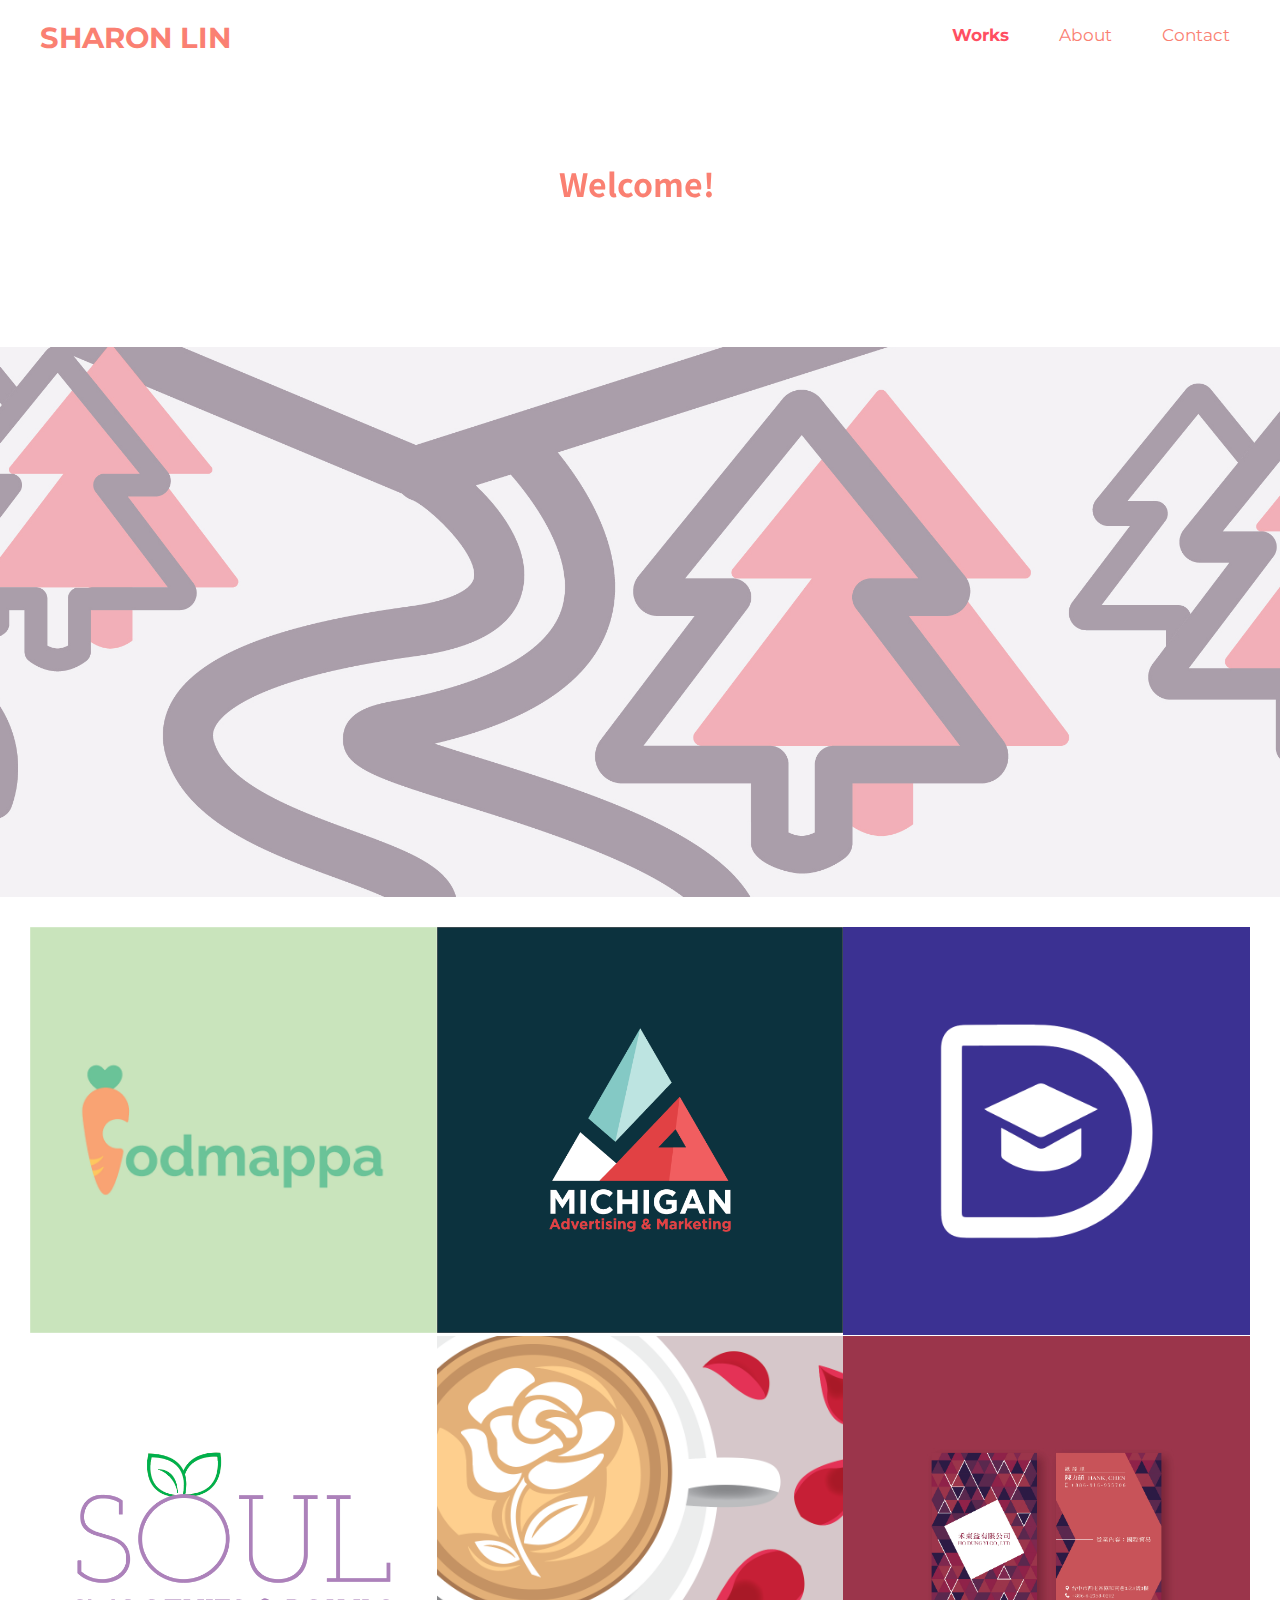
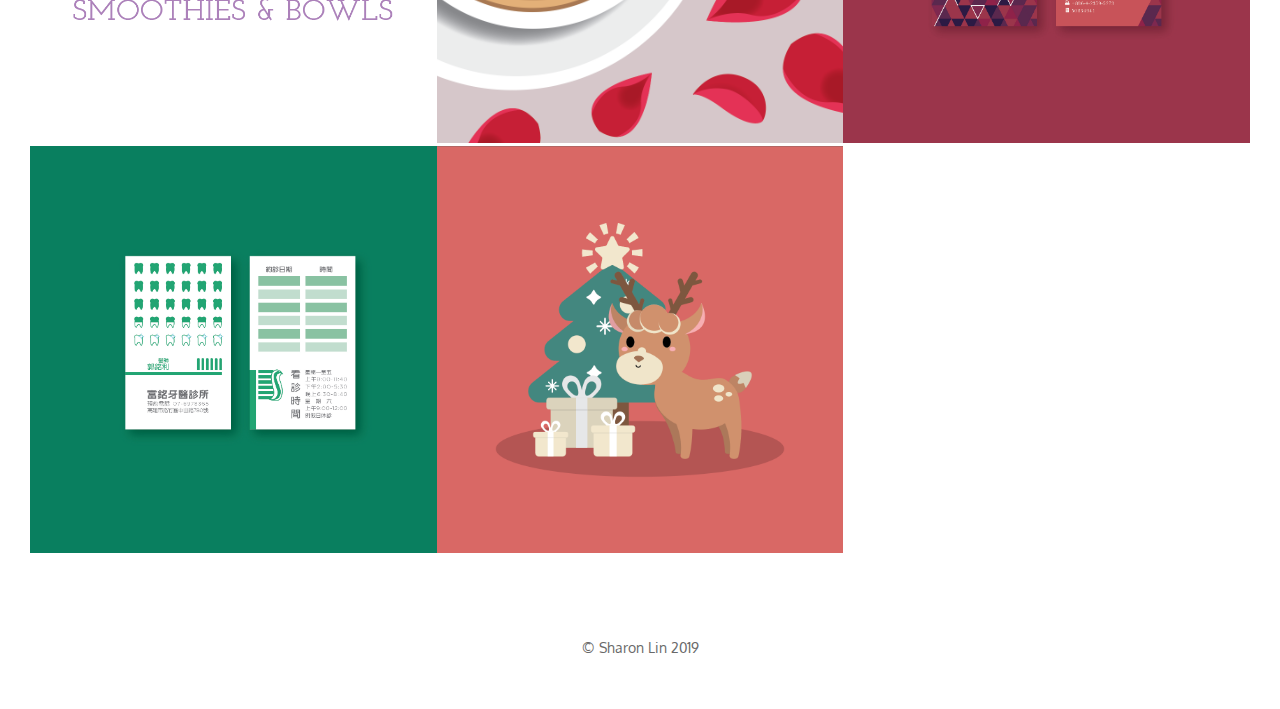
==== index.html @ d346de3a "Add files via upload" ====
<!DOCTYPE html>
<html lang="en" dir="ltr">
  <head>
    <meta charset="utf-8">
    <meta name="viewport" content="width=device-width, initial-scale=1.0">
    <link href="https://fonts.googleapis.com/css?family=Noto+Sans+JP&display=swap" rel="stylesheet">
    <link href="https://fonts.googleapis.com/css?family=Montserrat&display=swap" rel="stylesheet">
    <link href="https://fonts.googleapis.com/css?family=Oxygen&display=swap" rel="stylesheet">
    <link rel="stylesheet" type="text/css" href="css/html5reset.css">
    <link rel="stylesheet" type="text/css" href="css/style.css">
  </head>

    <body>

        <title>Sharon Lin</title>
        <div class="skip"><a href="#main">Skip to Main Content</a></div>
        <div class="nav">
          <nav>
              <div class="myname">
                  <h7/><a href="index.html">SHARON LIN</a></h7>
                </div>
            <ul>
              <li><a href="pages/contact.html">Contact</a></li>
              <li><a href="pages/about.html">About</a></li>
              <li><a href="index.html" class="active-page">Works</a></li>
            </ul>
          </nav>
        </div>




      <div class="header">
        <div class="welcome">Welcome!</div> 
        <div class="welcome"> 
          <span>Everything is delightful.</span>
        </div>
      </div>

      <div class="header2">
        <div class="welcome2">Welcome! Everything is delightful.</div>
      </div>

      <div class="parallax"></div>






      <div class="parent">

        <div class="div1" id="main"> 
        <a href="pages/fodmappa.html">
          <div class="div1-inner">
            <div class="div1-front">
              <img src = "images/thumbnails/fodmappa-logo.png" alt="fodmappa logo" style="width:1fr; height:1fr;"/>
            </div>
            <div class="div1-back">
              <h5>Fodmappa</h5>
              <h6>UI/UX</h6>
            </div>
          </div>
        </a>
        </div>

        <div class="div2">
        <a href="pages/mam.html">
          <div class="div2-inner">
            <div class="div2-front">
              <img src = "images/thumbnails/mam-logo.png" alt="mam logo" style="width:1fr;height:1fr;"/>
            </div>
            <div class="div2-back">
                <h5>MAM</h5>
                <h6>Graphic Design</h6>
            </div>
          </div>
        </a>
        </div>

        <div class="div3">
            <a href="pages/dough.html">
              <div class="div3-inner">
                  <div class="div3-front">
                    <img src="images/thumbnails/dough-thumbnail.png" alt="dough logo" style="width:1fr;height:1fr;"/>
              </div>
              <div class="div3-back">
                <h5>Dough</h5>
                <h6>UI/UX</h6>
              </div>
              </div>
            </a>
        </div>

        <div class="div4">
            <a href="pages/soul-smoothie.html">
              <div class="div4-inner">
                  <div class="div4-front">
                    <img src="images/thumbnails/smoothie-thumbnail.png" alt="soul smoothie logo" style="width:1fr;height:1fr;"/>
                  </div>
                  <div class="div4-back">
                    <h5>Soul Smoothie</h5>
                    <h6>Graphic Design</h6>
                  </div>
                  </div>
            </a>
        </div>
        
        <div class="div5">
            <a href="pages/teaspressa.html">
              <div class="div5-inner">
                  <div class="div5-front">
            <img src="images/thumbnails/teaspressa-thumbnail.png" alt="tea surrounded by rose petals" style="width:1fr;height:1fr;"/>
          </div>
          <div class="div5-back">
            <h5>Teaspressa</h5>
            <h6>Graphic Design</h6>
          </div>
          </div>
          </a>
        </div>

        <div class="div6">
            <a href="pages/uson-2019.html">
              <div class="div6-inner">
                  <div class="div6-front">
            <img src="images/thumbnails/business-thumbnail-2.jpg" alt="red business card design" style="width:1fr;height:1fr;"/>
          </div>
          <div class="div6-back">
            <h5>USON Card King 2019</h5>
            <h6>Graphic Design</h6>
          </div>
          </div>
          </a>
        </div>

        <div class="div7">
            <a href="pages/uson-2018.html">
              <div class="div7-inner">
                  <div class="div7-front">
            <img src="images/thumbnails/business-thumbnail-1.jpg" alt="green dental business card design" style="width:1fr;height:1fr;"/>
          </div>
          <div class="div7-back">
            <h5>USON Card King 2018</h5>
            <h6>Graphic Design</h6>
          </div>
          </div>
          </a>
        </div>



        


        






        
        <div class="div8"> 
            <a href="pages/birthday-cards.html">
              <div class="div8-inner">
                  <div class="div8-front">
            <img src="images/thumbnails/cards-thumbnail.png" alt="red christmas card design" style="width:1fr;height:1fr;"/>
          </div>
          <div class="div8-back">
            <h5>Birthday Cards</h5>
            <h6>Graphic Design</h6>
          </div>
          </div>
          </a>
        </div>


        <div class="div9">
          <img src="images/personal/white.jpg" alt="end graphic because otherwise my code breaks :,("/>
        </div>





    </div>

    
    <footer>
      <p><br/>
        &copy; Sharon Lin 2019</p>
    </footer>




  </body>
</html>
---- css/style.css ----
html{
    scroll-behavior: smooth;
}



/* navbar styling */

.nav{
    display: grid;
    grid-template-columns: 1fr;
    grid-template-rows: 1fr;
    padding: 1.5em 0;
    text-align: right;
}

nav ul{
    list-style-type: none;
}

nav li{
    display: inline-block;
    float: right;
    padding-right: 50px;
    
}

nav a{
    text-decoration: none;
    color: salmon;
    font-size: 1.2em;
    font-family: 'Montserrat', sans-serif;
}

nav a.active-page{
    font-family: 'Montserrat', sans-serif;
    font-size: 1.2em;
    color: #ff4f62;
    font-weight: bolder;
}

nav a:hover {
    color: #ff4f62;
    font-weight: bold;
    cursor: pointer;
}




/* skip styling */

.skip a{
    background: white;
    text-decoration: none;
    font-family: 'Montserrat', sans-serif;
    left: 0;
    padding: 6px;
    position: absolute;
    top: -40px;
    -webkit-transition: top 1s ease-out;
    transition: top 1s ease-out;
    z-index: 1;
}

.skip a:focus{
    top: 0px;
}



/* footer styling */

footer{
    background-color: white;
    font-family: 'Montserrat', sans-serif;
    font-size: 1em;
    color: #b39eb5;
    /* grid-column: 1 / -1;  
    grid-row: 7 / span 1;   */
    left: 0;
    bottom: 0;
    width: 100%;
    text-align: center;
    padding-top: 30px;
    padding-bottom: 30px;
}



/* header styling for index page */

.header {
  text-align:center;
  color:salmon;
  font-family: 'Noto Sans JP', sans-serif;
  font-weight:bold;
  font-size:2em;
  padding-top:10vh;
  padding-bottom: 10vh;
  height:10vh;
  overflow:hidden;
  -webkit-backface-visibility: hidden;
  -webkit-perspective: 1000;
  -webkit-transform: translate3d(0,0,0);
}

.header2{
    display:none;
}

.welcome {
  display:inline-block;
  overflow:hidden;
  height: 50px;
  white-space:nowrap;
}

.welcome:first-of-type {    /* For increasing performance 
                       ID/Class should've been used. 
                       For a small demo 
                       it's okaish for now */
    animation: showup 7s infinite;
}

.welcome:last-of-type {
    width:0px;
    animation: reveal 7s infinite;
}

.welcome:last-of-type span {
    margin-left:-355px;
    animation: slidein 7s infinite;
}

@keyframes showup {
    0% {opacity:0;}
    20% {opacity:1;}
    80% {opacity:1;}
    100% {opacity:0;}
}

@keyframes slidein {
    0% { margin-left:-800px; }
    20% { margin-left:-800px; }
    35% { margin-left:0px; }
    100% { margin-left:0px; }
}

@keyframes reveal {
    0% {opacity:0;width:0px;}
    20% {opacity:1;width:0px;}
    30% {width:355px;}
    80% {opacity:1;}
    100% {opacity:0;width:355px;}
}

.welcome2{
    display: none;
}

.parallax{
    background-image: url("../images/personal/header.jpg");
    height: 550px;
    background-attachment: fixed;
    background-position: center;
    background-repeat: no-repeat;
    background-size: cover;
}



/* text stylings */

h1{
    font-family: 'Montserrat', sans-serif;
    color: salmon;
    text-align: center;
    font-size: 4em;
    padding-bottom: 40px;
    padding-top: 40px;
    margin-top: 0;
    margin-bottom: 0;
}

h2{
    font-family: 'Montserrat', sans-serif;
    color: salmon;
    font-size: 1.5em;
    text-align: center; 
    padding-top: 20px;
    padding-bottom: 20px;
    margin-top: 0;
    margin-bottom: 0;
}

h3{
    font-family: 'Oxygen', sans-serif;
    color: salmon;
    font-size: 1em;
    text-align: center;
    padding: 20px 0 20px;
    margin-top: 0;
    margin-bottom: 0;
}

h4{
    font-family: 'Noto Sans JP', sans-serif;
    font-size: 35px;
    left: 70%;
    line-height: 40px;
    color: salmon;
    text-align: center;
}

h5{
    font-family: 'Montserrat', sans-serif;
    color: white;
    font-size: 2em;
    text-align: center;
    padding: 20px 20px 20px;
    text-decoration: none;
    margin-top: 60px;
    margin-bottom: 0;
}

h6{
    font-family: 'Oxygen', sans-serif;
    color: white;
    font-size: 0.9em;
    line-height: 1.5em;
    text-align: center;
    padding: 0 20px 20px 20px;
    text-decoration: none;
    margin-top: -10px;
    margin-bottom: 0;
}

h7{
    font-family: 'Montserrat', sans-serif;
    font-weight: bold;
    color: salmon;
    font-size: 1.5em;
    text-decoration: none;
    float: left;
    margin-left: 40px;
}

p{
    font-family: 'Oxygen', sans-serif;
    color: dimgray;
    font-size: 0.9em;
    line-height: 1.5em;
    margin-left: auto;
    margin-right: auto;
    /* padding: 0 40px 30px 40px; */
    margin-top: 0;
    margin-bottom: 0;
    width: 70%;
    padding-bottom: 20px;
}

ul{
    font-family: 'Oxygen', sans-serif;
    color: dimgray;
    font-size: 0.9em;
    line-height: 1.5em;
    text-align: center;
    margin-top: 0;
    margin-bottom: 0;
}




/* styling for my index page grids */

.parent {
    display: grid;
    grid-template-columns: 30px 1fr 1fr 1fr 30px;
    grid-template-rows: 30px 1fr 1fr 1fr 30px;
    grid-column-gap: 0px;
    grid-row-gap: 0px;
}
    
.div1 { 
    grid-area: 2 / 2 / 3 / 3;
    background-color: transparent;
    width: 1fr;
    height: 1fr;
    perspective: 1000px; 
    text-decoration: none;
}
.div1-inner{
    text-decoration: none;
    position: relative;
    width: 100%;
    height: 100%;
    transition: transform 0.6s;
    transform-style: preserve-3d;
}
.div1 img{ width: 100%; object-fit: fill;}
.div1:hover .div1-inner{ transform: rotateY(180deg); }
.div1-front, .div1-back{
    position: absolute;
    object-fit: fill;
    width: 100%;
    height: 100%;
    backface-visibility: hidden;
}
.div1-back{
    text-decoration: none;
    background-color: salmon;
    color: white;
    object-fit: fill;
    width: 1fr;
    height: 1fr;
    transform: rotateY(180deg);
}

.div2 { 
    grid-area: 2 / 3 / 3 / 4; 
    background-color: transparent;
    width: 1fr;
    height: 1fr;
    perspective: 1000px;
    text-decoration: none;
}
.div2-inner{
    text-decoration:none;
    position: relative;
    width: 100%;
    height: 100%;
    transition: transform 0.6s;
    transform-style: preserve-3d;
}
.div2 img{ width: 100%; object-fit: fill }
.div2:hover .div2-inner{ transform: rotateY(180deg); }
.div2-front, .div2-back{
    position: absolute;
    object-fit: fill;
    width: 100%;
    height: 100%;
    backface-visibility: hidden;
}

.div2-back{
    text-decoration: none;
    background-color: salmon;
    color: white;
    object-fit: fill;
    width: 1fr;
    height: 1fr;
    transform: rotateY(180deg);
}

.div3 { 
    grid-area: 2 / 4 / 3 / 5;
    background-color: transparent;
    width: 1fr;
    height: 1fr;
    perspective: 1000px;
    text-decoration: none; 
}
.div3-inner{
    text-decoration:none;
    position: relative;
    width: 100%;
    height: 100%;
    transition: transform 0.6s;
    transform-style: preserve-3d;
}
.div3 img{ width: 100%; object-fit: fill }
.div3:hover .div3-inner{ transform: rotateY(180deg); }
.div3-front, .div3-back{
    position: absolute;
    object-fit: fill;
    width: 100%;
    height: 100%;
    backface-visibility: hidden;
}

.div3-back{
    text-decoration: none;
    background-color: salmon;
    color: white;
    object-fit: fill;
    width: 1fr;
    height: 1fr;
    transform: rotateY(180deg);
}


.div4 { 
    grid-area: 3 / 2 / 4 / 3; 
    background-color: transparent;
    width: 1fr;
    height: 1fr;
    perspective: 1000px;
    text-decoration: none;
}
.div4-inner{
    text-decoration:none;
    position: relative;
    width: 100%;
    height: 100%;
    transition: transform 0.6s;
    transform-style: preserve-3d;
}
.div4 img{ width: 100%; object-fit: fill }
.div4:hover .div4-inner{ transform: rotateY(180deg); }
.div4-front, .div4-back{
    position: absolute;
    object-fit: fill;
    width: 100%;
    height: 100%;
    backface-visibility: hidden;
}
.div4-back{
    text-decoration: none;
    background-color: salmon;
    color: white;
    object-fit: fill;
    width: 1fr;
    height: 1fr;
    transform: rotateY(180deg);
}



.div5 { 
    grid-area: 3 / 3 / 4 / 4; 
    background-color: transparent;
    width: 1fr;
    height: 1fr;
    perspective: 1000px;
    text-decoration: none;
}
.div5-inner{
    text-decoration:none;
    position: relative;
    width: 100%;
    height: 100%;
    transition: transform 0.6s;
    transform-style: preserve-3d;
}
.div5 img{ width: 100%; object-fit: fill }
.div5:hover .div5-inner{ transform: rotateY(180deg); }
.div5-front, .div5-back{
    position: absolute;
    object-fit: fill;
    width: 100%;
    height: 100%;
    backface-visibility: hidden;
}
.div5-back{
    text-decoration: none;
    background-color: salmon;
    color: white;
    object-fit: fill;
    width: 1fr;
    height: 1fr;
    transform: rotateY(180deg);
}


.div6 { 
    grid-area: 3 / 4 / 4 / 5; 
    background-color: transparent;
    width: 1fr;
    height: 1fr;
    perspective: 1000px;
    text-decoration: none;
}
.div6-inner{
    text-decoration:none;
    position: relative;
    width: 100%;
    height: 100%;
    transition: transform 0.6s;
    transform-style: preserve-3d;
}
.div6 img{ width: 100%; object-fit: fill }
.div6:hover .div6-inner{ transform: rotateY(180deg); }
.div6-front, .div6-back{
    position: absolute;
    object-fit: fill;
    width: 100%;
    height: 100%;
    backface-visibility: hidden;
}
.div6-back{
    text-decoration: none;
    background-color: salmon;
    color: white;
    object-fit: fill;
    width: 1fr;
    height: 1fr;
    transform: rotateY(180deg);
}






.div7 { 
    grid-area: 4 / 2 / 5 / 3; 
    background-color: transparent;
    width: 1fr;
    height: 1fr;
    perspective: 1000px;
    text-decoration: none;
}
.div7-inner{
    text-decoration:none;
    position: relative;
    width: 100%;
    height: 100%;
    transition: transform 0.6s;
    transform-style: preserve-3d;
}
.div7 img{ width: 100%; object-fit: fill }
.div7:hover .div7-inner{ transform: rotateY(180deg); }
.div7-front, .div7-back{
    position: absolute;
    object-fit: fill;
    width: 100%;
    height: 100%;
    backface-visibility: hidden;
}
.div7-back{
    text-decoration: none;
    background-color: salmon;
    color: white;
    object-fit: fill;
    width: 1fr;
    height: 1fr;
    transform: rotateY(180deg);
}



.div8 { 
    grid-area: 4 / 3 / 5 / 4;
    background-color: transparent;
    width: 1fr;
    height: 1fr;
    perspective: 1000px;
    text-decoration: none; 
}
.div8-inner{
    text-decoration:none;
    position: relative;
    width: 100%;
    height: 100%;
    transition: transform 0.6s;
    transform-style: preserve-3d;
}
.div8 img{ width: 100%; object-fit: fill }
.div8:hover .div8-inner{ transform: rotateY(180deg); }
.div8-front, .div8-back{
    position: absolute;
    object-fit: fill;
    width: 100%;
    height: 100%;
    backface-visibility: hidden;
}
.div8-back{
    text-decoration: none;
    background-color: salmon;
    color: white;
    object-fit: fill;
    width: 1fr;
    height: 1fr;
    transform: rotateY(180deg);
}


.div9 { grid-area: 4 / 4 / 5 / 5; }
.div9 img{ width: 100%; object-fit: fill }











/* styling for my contact page */

input[type=text], select, textarea {
    font-family: 'Oxygen', sans-serif;
    font-size: 1em;
    width: 100%; 
    padding: 12px; 
    border: 1px solid #ccc; 
    border-radius: 4px; 
    box-sizing: border-box; 
    margin-top: 6px; 
    margin-bottom: 16px; 
    resize: vertical 
}
  
input[type=submit] {
    font-family: 'Oxygen', sans-serif;
    font-size: 1em;
    background-color: salmon;
    color: white;
    padding: 12px 20px;
    border: none;
    border-radius: 4px;
    cursor: pointer;
}
  
input[type=submit]:hover {
    background-color: #ff4f62;
}
  
.contactform{
    font-family: 'Montserrat', sans-serif;
    color: salmon;
    text-transform: uppercase;
    border-radius: 5px;
    padding: 0 100px;
}



/* styling for my about page */

.aboutimg{
    display: block;
    margin-left: auto;
    margin-right: auto;
    width: 50%;
    padding-bottom: 50px;
    
}



/* styling for my birthday cards page */

.birthday-row{
    margin-left: 40px;
    margin-right: 40px;
}

.birthday-column{
    float: left;
    width: 10%;
    margin-left: auto;
    margin-right: auto;
    margin-top: 20px;
}

.birthday-column img{
    opacity: 1;
    cursor: pointer;
}

.birthday-column img:hover{
    transition: 0.2s;
    opacity: 0.4;
}

.birthday-row:after{
    content: "";
    display: table;
    clear: both;
}

.birthday-container{
    position: relative;
    display: none;
    margin-left: auto;
    margin-right: auto;
    margin-top: 20px;
    width: 60%;
}

.birthday-closebtn{
    position: absolute;
    top: 10px;
    right: 15px;
    color: white;
    font-family: 'Montserrat', sans-serif;
    font-size: 50px;
    text-shadow: 0px 2px 5px dimgray;
    font-weight: bold;
    cursor: pointer;
}



/* styling for my fodmappa page */

.fod-row{
    margin-left: 40px;
    margin-right: 40px;
}

.fod-column{
    float: left;
    width: 12.5%;
    margin-left: auto;
    margin-right: auto;
    overflow: hidden;
    margin-top: 20px;
    
}

.fod-column img{
    opacity: 1;
    cursor: pointer;
}

.fod-column img:hover{
    transition: 0.2s;
    opacity: 0.4;
}

.fod-row:after{
    content: "";
    display: table;
    clear: both;
}

.fod-container{
    position: relative;
    display: none;
    margin-left: auto;
    margin-right: auto;
    margin-top: 20px;
    width: 60%;
}

.fod-closebtn{
    position: absolute;
    top: 10px;
    right: 15px;
    color: white;
    font-family: 'Montserrat', sans-serif;
    font-size: 50px;
    text-shadow: 0px 2px 5px dimgray;
    font-weight: bold;
    cursor: pointer;
}



/* styling for my teaspressa page */

.tea-row{
    margin-left: 40px;
    margin-right: 40px;
}

.tea-column{
    float: left;
    width: 25%;
    margin-left: auto;
    margin-right: auto;
    overflow: hidden;
    margin-top: 20px;
    
}

.tea-column img{
    opacity: 1;
    cursor: pointer;
}

.tea-column img:hover{
    transition: 0.2s;
    opacity: 0.4;
}

.tea-row:after{
    content: "";
    display: table;
    clear: both;
}

.tea-container{
    position: relative;
    display: none;
    margin-left: auto;
    margin-right: auto;
    margin-top: 20px;
    width: 60%;
}

.tea-closebtn{
    position: absolute;
    top: 10px;
    right: 15px;
    color: white;
    font-family: 'Montserrat', sans-serif;
    font-size: 50px;
    text-shadow: 0px 2px 5px dimgray;
    font-weight: bold;
    cursor: pointer;
}



/* styling for both uson pages */

.u-row{
    margin-left: 40px;
    margin-right: 40px;
}

.u-column{
    float: left;
    width: 25%;
    margin-left: auto;
    margin-right: auto;
    overflow: hidden;
    margin-top: 20px;
    
}

.u-column img{
    opacity: 1;
    cursor: pointer;
}

.u-column img:hover{
    transition: 0.2s;
    opacity: 0.4;
}

.u-row:after{
    content: "";
    display: table;
    clear: both;
}

.u-container{
    position: relative;
    display: none;
    margin-left: auto;
    margin-right: auto;
    margin-top: 20px;
    width: 60%;
}

.u-closebtn{
    position: absolute;
    top: 10px;
    right: 15px;
    color: white;
    font-family: 'Montserrat', sans-serif;
    font-size: 50px;
    text-shadow: 0px 2px 5px dimgray;
    font-weight: bold;
    cursor: pointer;
}


/* page modal styling */

.modalImg{
    display: block;
    border-radius: 5px;
    cursor: pointer;
    transition: 0.3s;
    width: 40%;
    object-fit: contain;
    margin-left: auto;
    margin-right: auto;
    padding-bottom: 20px;
}

.modalImg:hover{
    opacity: 0.7;
}
  
.modal{
    display: none; 
    position: fixed; 
    z-index: 1; 
    padding-top: 100px; 
    left: 0;
    top: 0;
    width: 100%; 
    height: 100%; 
    overflow: auto; 
    background-color: salmon; 
    background-color: salmon; 
}

.modal > div{
    width: 90%;
    margin: auto;
    border-radius: 10px;
}

.modal-content {
    margin: auto;
    display: block;
    width: 60%;
    max-width: 800px;
    filter: drop-shadow(10px 10px 10px #ff4f62);
}
  
.caption {
    font-family: 'Oxygen', sans-serif;
    color: white;
    font-size: 1em;
    margin: auto;
    display: block;
    width: 80%;
    max-width: 700px;
    text-align: center;
    padding: 20px 0;
    height: 150px;
}

.modal-content, #caption {  
    -webkit-animation-name: zoom;
    -webkit-animation-duration: 1.1s;
    animation-name: zoom;
    animation-duration: 1.1s;
}
  
@-webkit-keyframes zoom {
    from {-webkit-transform:scale(0)} 
    to {-webkit-transform:scale(1)}
}
  
@keyframes zoom {
    from {transform:scale(0)} 
    to {transform:scale(1)}
}

.close {
    position: absolute;
    top: 15px;
    right: 35px;
    color: #f1f1f1;
    font-family: 'Montserrat', sans-serif;
    font-size: 50px;
    font-weight: bold;
    transition: 0.3s;
}
  
.close:hover, .close:focus {
    color: #bbb;
    text-decoration: none;
    font-family: 'Montserrat', sans-serif;
    font-size: 50px;
    font-weight: bold;
    cursor: pointer;

}
  
@media only screen and (max-width: 700px){
        .modal-content {
            width: 100%;
        }
}

@media screen and (max-width: 800px){
    nav li{
        padding-right: 20px;
    }

    h1{
        font-size: 3.5em;
    }

    h5{
        font-size: 3.5em;
        margin-top: 150px;
    }

    h6{
        font-size: 1.2em;
    }

    h7{
        margin-left: 20px;
    }

    .parent {
        grid-template-columns: 30px 1fr 30px;
        grid-template-rows: repeat(9, 1fr);
    }
        
    .div1 { 
        margin-top: 30px;
        grid-area: 1 / 2 / 3 / 3;
    }
    
    .div2 { grid-area: 2 / 2 / 3 / 3; }
    .div3 { grid-area: 3 / 2 / 4 / 3; }
    .div4 { grid-area: 4 / 2 / 5 / 3; }
    .div5 { grid-area: 5 / 2 / 6 / 3; }
    .div6 { grid-area: 6 / 2 / 7 / 3; }
    .div7 { grid-area: 7 / 2 / 8 / 3; }
    .div8 { grid-area: 8 / 2 / 9 / 3; }
    .div9 { grid-area: 9 / 2 / 10 / 3; }

    .fod-column{
        float: left;
        width: 25%;
        margin-left: auto;
        margin-right: auto;
        overflow: hidden;
        margin-top: 20px;
        
    }

    .modalImg{
        width: 70%;
    }
 
}

@media screen and (prefers-reduced-motion: reduce){
    html{
        scroll-behavior: auto; 
    }

    .header {
        display: none;
    }
      
    .header2{
        display:block;
        text-align:center;
        color:salmon;
        font-family: 'Noto Sans JP', sans-serif;
        font-weight:bold;
        font-size:1em;
        padding-top:10vh;
        padding-bottom: 10vh;
        height:10vh;
        overflow:hidden;
        -webkit-backface-visibility: hidden;
        -webkit-perspective: 1000;
        -webkit-transform: translate3d(0,0,0);
    }




    .welcome {
        display: none;
    }

    .welcome2{
        display: inline; 
        font-family: 'Noto Sans JP', sans-serif;
        font-weight:bold;
        font-size:2em;
        height: 50px;
        color: salmon;
    }

    


    .skip a{
      background: white;
      left: 0;
      padding: 6px;
      position: absolute;
      top: 0px;
      -webkit-transition: default;
      transition: default;
      z-index: 1;
    }
  
    .skip a:focus{
      top:0;
    }

    .modal-content, #caption {  
        animation: none;
    }

    .div1-inner{
        transition: none;
    }
    
    .div2-inner{
        transition: none;
    }

    .div3-inner{
        transition: none;
    }

    .div4-inner{
        transition: none;
    }

    .div5-inner{
        transition: none;
    }

    .div6-inner{
        transition: none;
    }

    .div7-inner{
        transition: none;
    }

    .div8-inner{
        transition: none;
    }

    
  }
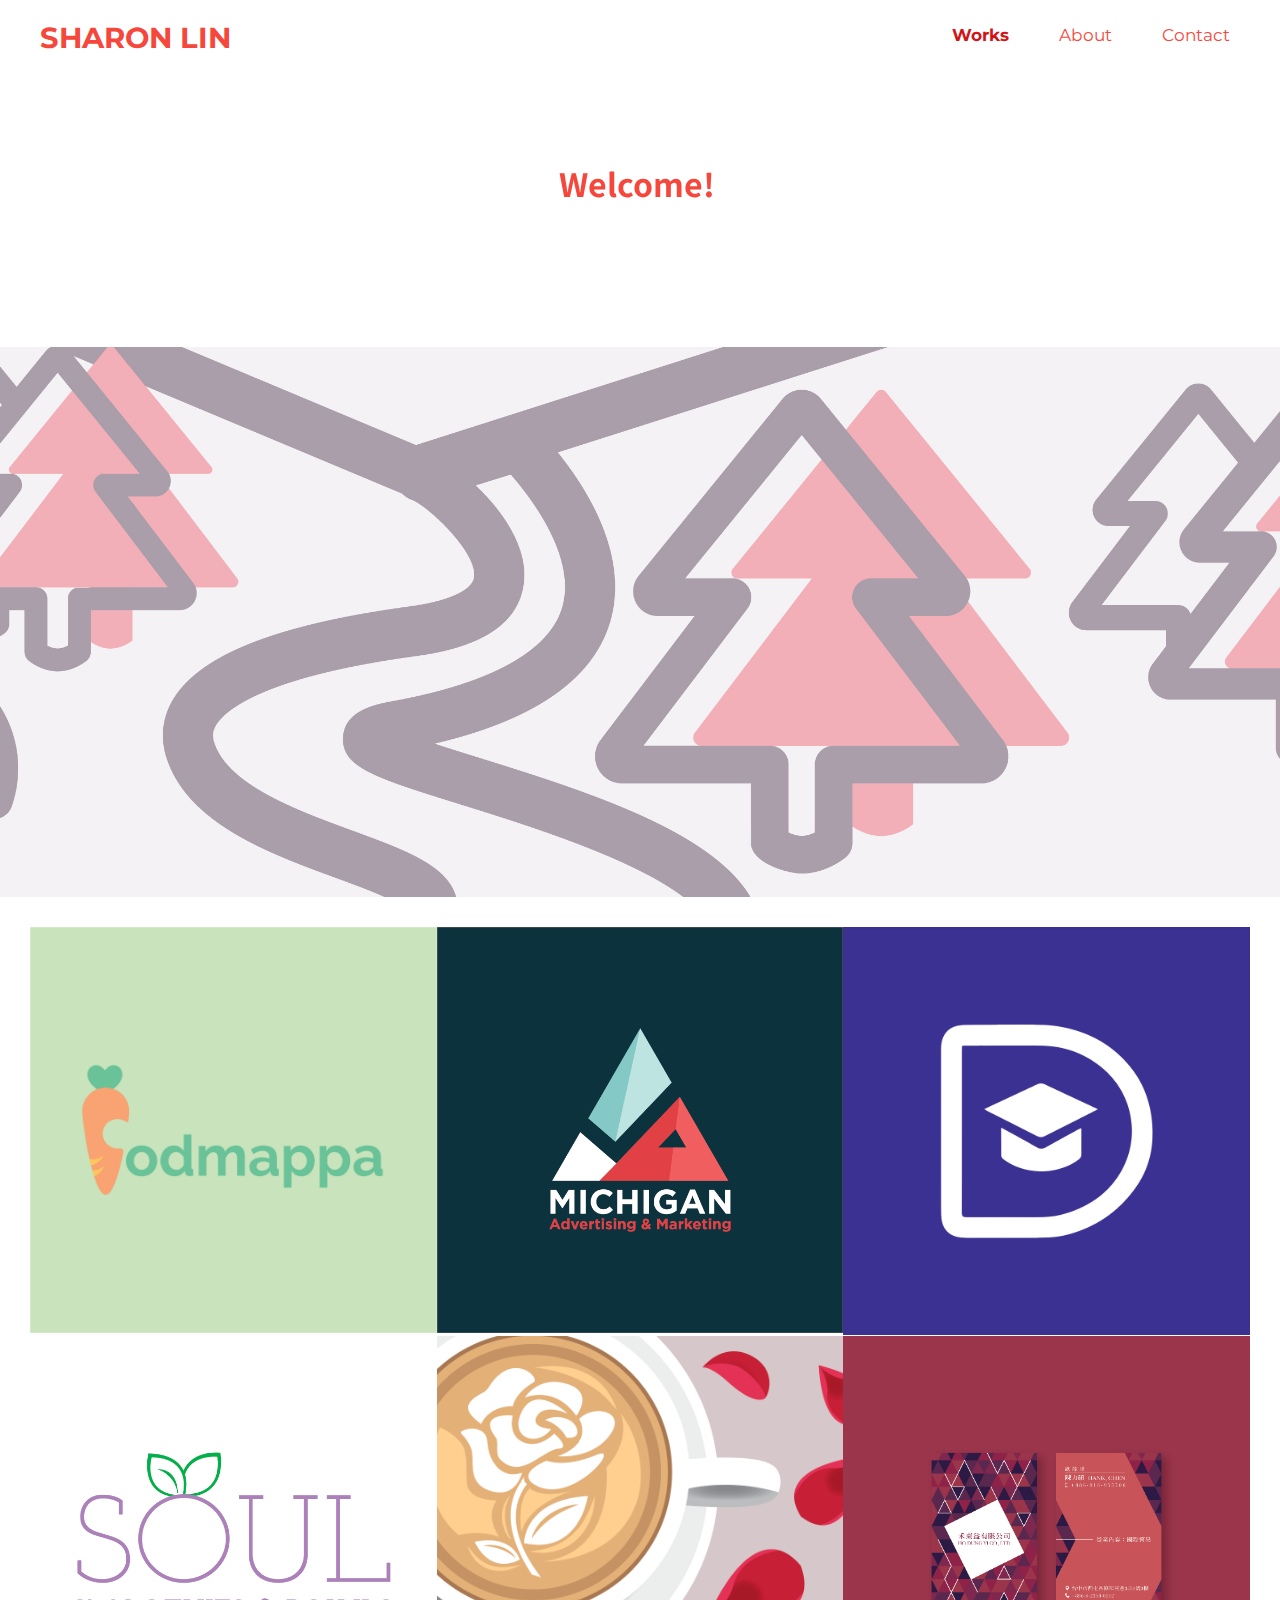
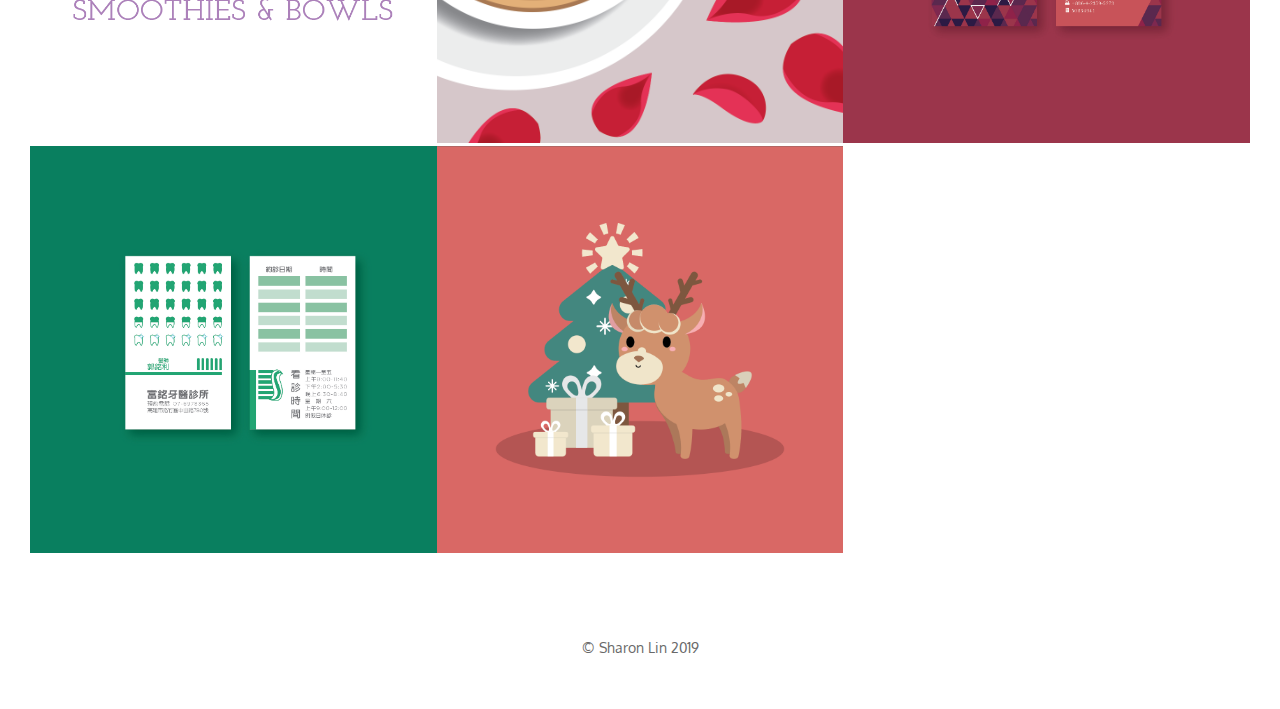
==== commit 913b1131: "Add files via upload" ====
--- a/index.html
+++ b/index.html
@@ -8,6 +8,14 @@
     <link href="https://fonts.googleapis.com/css?family=Oxygen&display=swap" rel="stylesheet">
     <link rel="stylesheet" type="text/css" href="css/html5reset.css">
     <link rel="stylesheet" type="text/css" href="css/style.css">
+    <!-- Global site tag (gtag.js) - Google Analytics -->
+    <script async src="https://www.googletagmanager.com/gtag/js?id=UA-151967253-1"></script>
+    <script>
+    window.dataLayer = window.dataLayer || [];
+    function gtag(){dataLayer.push(arguments);}
+    gtag('js', new Date());
+    gtag('config', 'UA-151967253-1');
+    </script>
   </head>
 
     <body>
@@ -37,8 +45,8 @@
         </div>
       </div>
 
-      <div class="header2">
-        <div class="welcome2">Welcome! Everything is delightful.</div>
+      <div class="header2" id="header2">
+        <div class="welcome2"><h1>Welcome! Everything is delightful.</h1></div>
       </div>
 
       <div class="parallax"></div>
--- a/css/style.css
+++ b/css/style.css
@@ -27,7 +27,7 @@
 
 nav a{
     text-decoration: none;
-    color: salmon;
+    color: #F6473C;
     font-size: 1.2em;
     font-family: 'Montserrat', sans-serif;
 }
@@ -35,12 +35,12 @@
 nav a.active-page{
     font-family: 'Montserrat', sans-serif;
     font-size: 1.2em;
-    color: #ff4f62;
+    color: #D11417;
     font-weight: bolder;
 }
 
 nav a:hover {
-    color: #ff4f62;
+    color: #D11417;
     font-weight: bold;
     cursor: pointer;
 }
@@ -92,7 +92,7 @@
 
 .header {
   text-align:center;
-  color:salmon;
+  color:#F6473C;
   font-family: 'Noto Sans JP', sans-serif;
   font-weight:bold;
   font-size:2em;
@@ -174,7 +174,7 @@
 
 h1{
     font-family: 'Montserrat', sans-serif;
-    color: salmon;
+    color: #F6473C;
     text-align: center;
     font-size: 4em;
     padding-bottom: 40px;
@@ -185,7 +185,7 @@
 
 h2{
     font-family: 'Montserrat', sans-serif;
-    color: salmon;
+    color: #F6473C;
     font-size: 1.5em;
     text-align: center; 
     padding-top: 20px;
@@ -196,7 +196,7 @@
 
 h3{
     font-family: 'Oxygen', sans-serif;
-    color: salmon;
+    color: #F6473C;
     font-size: 1em;
     text-align: center;
     padding: 20px 0 20px;
@@ -209,7 +209,7 @@
     font-size: 35px;
     left: 70%;
     line-height: 40px;
-    color: salmon;
+    color: #F6473C;
     text-align: center;
 }
 
@@ -239,7 +239,7 @@
 h7{
     font-family: 'Montserrat', sans-serif;
     font-weight: bold;
-    color: salmon;
+    color: #F6473C;
     font-size: 1.5em;
     text-decoration: none;
     float: left;
@@ -310,7 +310,7 @@
 }
 .div1-back{
     text-decoration: none;
-    background-color: salmon;
+    background-color: #F6473C;
     color: white;
     object-fit: fill;
     width: 1fr;
@@ -346,7 +346,7 @@
 
 .div2-back{
     text-decoration: none;
-    background-color: salmon;
+    background-color: #F6473C;
     color: white;
     object-fit: fill;
     width: 1fr;
@@ -382,7 +382,7 @@
 
 .div3-back{
     text-decoration: none;
-    background-color: salmon;
+    background-color: #F6473C;
     color: white;
     object-fit: fill;
     width: 1fr;
@@ -418,7 +418,7 @@
 }
 .div4-back{
     text-decoration: none;
-    background-color: salmon;
+    background-color: #F6473C;
     color: white;
     object-fit: fill;
     width: 1fr;
@@ -455,7 +455,7 @@
 }
 .div5-back{
     text-decoration: none;
-    background-color: salmon;
+    background-color: #F6473C;
     color: white;
     object-fit: fill;
     width: 1fr;
@@ -491,7 +491,7 @@
 }
 .div6-back{
     text-decoration: none;
-    background-color: salmon;
+    background-color: #F6473C;
     color: white;
     object-fit: fill;
     width: 1fr;
@@ -531,7 +531,7 @@
 }
 .div7-back{
     text-decoration: none;
-    background-color: salmon;
+    background-color: #F6473C;
     color: white;
     object-fit: fill;
     width: 1fr;
@@ -568,7 +568,7 @@
 }
 .div8-back{
     text-decoration: none;
-    background-color: salmon;
+    background-color: #F6473C;
     color: white;
     object-fit: fill;
     width: 1fr;
@@ -608,7 +608,7 @@
 input[type=submit] {
     font-family: 'Oxygen', sans-serif;
     font-size: 1em;
-    background-color: salmon;
+    background-color: #F6473C;
     color: white;
     padding: 12px 20px;
     border: none;
@@ -617,12 +617,12 @@
 }
   
 input[type=submit]:hover {
-    background-color: #ff4f62;
+    background-color: #D11417;
 }
   
 .contactform{
     font-family: 'Montserrat', sans-serif;
-    color: salmon;
+    color: #D11417;
     text-transform: uppercase;
     border-radius: 5px;
     padding: 0 100px;
@@ -892,8 +892,8 @@
     width: 100%; 
     height: 100%; 
     overflow: auto; 
-    background-color: salmon; 
-    background-color: salmon; 
+    background-color: #F6473C; 
+    background-color: #F6473C; 
 }
 
 .modal > div{
@@ -907,7 +907,7 @@
     display: block;
     width: 60%;
     max-width: 800px;
-    filter: drop-shadow(10px 10px 10px #ff4f62);
+    filter: drop-shadow(10px 10px 10px #A51213);
 }
   
 .caption {
@@ -1032,11 +1032,15 @@
     .header {
         display: none;
     }
+
+    #header2 h1{
+       font-size: 1em; 
+    }
       
     .header2{
         display:block;
         text-align:center;
-        color:salmon;
+        color:#F6473C;
         font-family: 'Noto Sans JP', sans-serif;
         font-weight:bold;
         font-size:1em;
@@ -1062,7 +1066,7 @@
         font-weight:bold;
         font-size:2em;
         height: 50px;
-        color: salmon;
+        color: #F6473C;
     }
 
     
